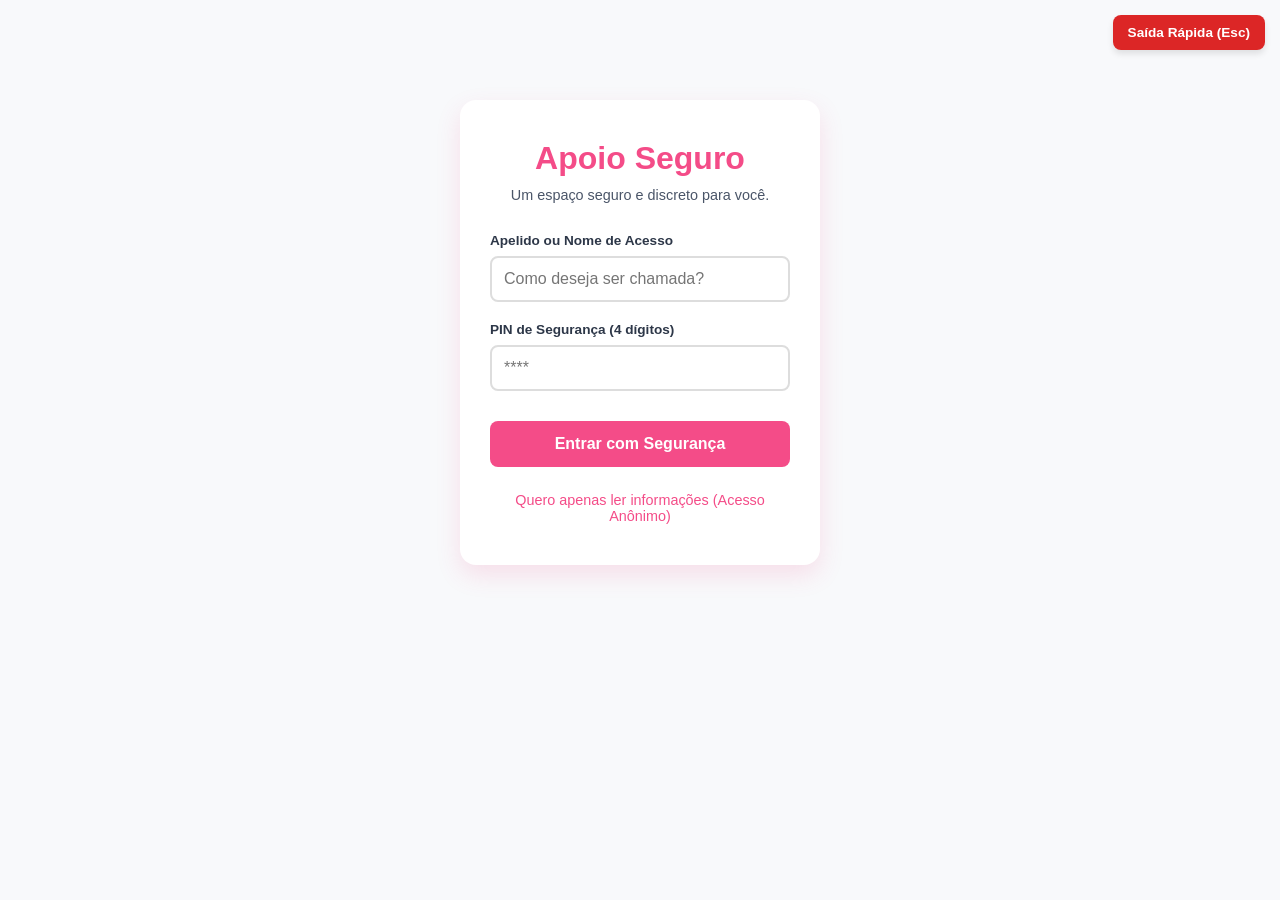
==== AplicativoTechGirls/index.html @ 57d8e263 "Subindo pela primeira vez." ====
<!DOCTYPE html>
<html lang="pt-BR">

<head>
    <meta charset="UTF-8">
    <meta name="viewport" content="width=device-width, initial-scale=1.0">
    <title>Apoio Seguro</title>
    <link rel="stylesheet" href="style.css">
</head>

<body>
    <button id="quickExitBtn" class="quick-exit-btn" aria-label="Sair rapidamente do site">
        Saída Rápida (Esc)
    </button>

    <main class="login-container">
        <div class="login-card">
            <h1>Apoio Seguro</h1>
            <p>Um espaço seguro e discreto para você.</p>

            <form id="loginForm">
                <div class="input-group">
                    <label for="nickname">Apelido ou Nome de Acesso</label>
                    <input type="text" id="nickname" placeholder="Como deseja ser chamada?" required>
                </div>

                <div class="input-group">
                    <label for="pin">PIN de Segurança (4 dígitos)</label>
                    <input type="password" id="pin" placeholder="****" inputmode="numeric" maxlength="4" required>
                </div>

                <button type="submit" class="btn-primary">Entrar com Segurança</button>
            </form>

            <a href="#" class="guest-link">Quero apenas ler informações (Acesso Anônimo)</a>
        </div>
    </main>

    <script src="script.js"></script>
</body>

</html>
---- AplicativoTechGirls/style.css ----
/* ==========================================================
   VARIÁVEIS GLOBAIS E PALETA DE CORES
========================================================== */

:root {
    --bg-color: #f8f9fb;
    --card-bg: #ffffff;
    --primary-color: #f44c88;
    --primary-dark: #d81b60;
    --header-purple: #9a2b9e;
    --text-main: #2d3748;
    --text-muted: #4a5568;
    --danger-color: #dc2626;
    --danger-hover: #b91c1c;
    /* Cores dos Ícones e Bordas */
    --icon-pink: #ec4899;
    --icon-purple: #9333ea;
    --icon-red: #dc2626;
    --icon-orange: #f97316;
    --icon-light-pink: #f472b6;
    --icon-grey: #9ca3af;
}

* {
    margin: 0;
    padding: 0;
    box-sizing: border-box;
    font-family: 'Segoe UI', Tahoma, Geneva, Verdana, sans-serif;
}

body {
    background-color: var(--bg-color);
    display: flex;
    flex-direction: column;
    align-items: center;
    min-height: 100vh;
}


/* ==========================================================
   BOTÃO DE SAÍDA RÁPIDA (GLOBAL)
========================================================== */

.quick-exit-btn {
    position: fixed;
    top: 15px;
    right: 15px;
    background-color: var(--danger-color);
    color: white;
    border: none;
    padding: 10px 15px;
    border-radius: 8px;
    font-size: 0.85rem;
    font-weight: bold;
    cursor: pointer;
    box-shadow: 0 4px 6px rgba(0, 0, 0, 0.1);
    z-index: 1000;
}

.quick-exit-btn:hover {
    background-color: var(--danger-hover);
}


/* ==========================================================
   TELA DE LOGIN (index.html)
========================================================== */

.login-container {
    width: 100%;
    max-width: 400px;
    margin-top: 80px;
    padding: 20px;
}

.login-card {
    background-color: var(--card-bg);
    padding: 40px 30px;
    border-radius: 16px;
    box-shadow: 0 10px 25px rgba(244, 76, 136, 0.15);
    text-align: center;
}

.login-card h1 {
    color: var(--primary-color);
    margin-bottom: 10px;
}

.login-card p {
    color: var(--text-muted);
    font-size: 0.9rem;
    margin-bottom: 30px;
}

.input-group {
    text-align: left;
    margin-bottom: 20px;
}

.input-group label {
    display: block;
    color: var(--text-main);
    font-size: 0.85rem;
    font-weight: 600;
    margin-bottom: 8px;
}

.input-group input {
    width: 100%;
    padding: 12px;
    border: 2px solid #ddd;
    border-radius: 8px;
    font-size: 1rem;
}

.input-group input:focus {
    outline: none;
    border-color: var(--primary-color);
}

.btn-primary {
    width: 100%;
    padding: 14px;
    background-color: var(--primary-color);
    color: white;
    border: none;
    border-radius: 8px;
    font-size: 1rem;
    font-weight: bold;
    cursor: pointer;
    margin-top: 10px;
}

.guest-link {
    display: inline-block;
    margin-top: 25px;
    color: var(--primary-color);
    text-decoration: none;
    font-size: 0.9rem;
    font-weight: 500;
}


/* ==========================================================
   ESTRUTURA BASE DO APLICATIVO (Telas Internas)
========================================================== */

.app-body {
    background-color: #eaeef3;
    padding: 20px;
}

.app-container {
    width: 100%;
    max-width: 900px;
    background-color: #ffffff;
    min-height: calc(100vh - 40px);
    box-shadow: 0 10px 30px rgba(0, 0, 0, 0.08);
    border-radius: 20px;
    position: relative;
    padding-bottom: 40px;
    overflow: hidden;
}


/* Modificadores de Fundo */

.bg-light-pink-container {
    background-color: #fdf2f8;
}

.bg-light-orange-container {
    background-color: #fff7ed;
}

.bg-light-red-container {
    background-color: #fef2f2;
}

.no-padding-bottom {
    padding-bottom: 0;
}


/* ==========================================================
   CABEÇALHOS (HEADERS)
========================================================== */

.app-header {
    background-color: var(--primary-color);
    color: white;
    padding: 50px 40px 60px 40px;
}

.header-content {
    display: flex;
    justify-content: space-between;
    align-items: center;
}

.header-content h2 {
    font-size: 1.8rem;
    font-weight: 700;
}

.btn-sobre-nos {
    background-color: transparent;
    color: white;
    border: 2px solid white;
    padding: 10px 24px;
    border-radius: 25px;
    font-size: 1rem;
    font-weight: 600;
    cursor: pointer;
    transition: all 0.3s ease;
}

.btn-sobre-nos:hover {
    background-color: white;
    color: var(--primary-color);
}


/* Headers Específicos */

.header-simples {
    padding: 30px 40px 50px 40px;
}

.header-roxa {
    background-color: var(--header-purple);
    padding: 30px 40px;
}

.header-laranja {
    background-color: var(--icon-orange);
    padding: 30px 40px;
}

.header-ligar {
    background-color: var(--icon-light-pink);
    padding: 30px 40px;
}

.header-panico {
    background-color: #ce3030;
    padding: 30px 40px;
}

.header-emergencia {
    background-color: #b91c1c;
    padding: 30px 40px;
}

.header-cinza {
    background-color: var(--icon-grey);
    padding: 30px 40px;
    transition: background-color 0.5s ease;
}

.header-title-row {
    display: flex;
    align-items: center;
}

.btn-voltar-icon {
    color: white;
    font-size: 1.4rem;
    text-decoration: none;
    margin-right: 20px;
    transition: opacity 0.2s;
}

.btn-voltar-icon:hover {
    opacity: 0.8;
}

.header-title-row h2 {
    font-size: 1.4rem;
    font-weight: 700;
}


/* ==========================================================
   BARRAS DE PESQUISA
========================================================== */

.search-container {
    margin-top: -25px;
    padding: 0 40px;
}

.search-bar {
    background-color: var(--primary-dark);
    display: flex;
    align-items: center;
    padding: 15px 25px;
    border-radius: 30px;
    color: white;
    box-shadow: 0 4px 10px rgba(216, 27, 96, 0.3);
}

.search-bar i {
    font-size: 1.2rem;
    margin-right: 15px;
    color: #ffd6e4;
}

.search-bar input {
    background: none;
    border: none;
    color: white;
    width: 100%;
    font-size: 1.1rem;
}

.search-bar input::placeholder {
    color: #ffd6e4;
}

.search-bar input:focus {
    outline: none;
}

.search-container-dic {
    margin-top: -25px;
    padding: 0 40px;
}

.search-bar-white {
    background-color: #ffffff;
    display: flex;
    align-items: center;
    padding: 15px 25px;
    border-radius: 30px;
    box-shadow: 0 4px 15px rgba(244, 76, 136, 0.15);
}

.text-pink {
    color: var(--primary-color);
    font-size: 1.2rem;
    margin-right: 15px;
}

.search-bar-white input {
    background: none;
    border: none;
    color: var(--text-main);
    width: 100%;
    font-size: 1.1rem;
}

.search-bar-white input::placeholder {
    color: #9ca3af;
}

.search-bar-white input:focus {
    outline: none;
}


/* ==========================================================
   GRID DO DASHBOARD PRINCIPAL
========================================================== */

.grid-menu {
    display: grid;
    grid-template-columns: repeat(6, 1fr);
    gap: 20px;
    padding: 50px 40px;
}

.menu-item {
    background: none;
    border: none;
    display: flex;
    flex-direction: column;
    align-items: center;
    cursor: pointer;
    transition: transform 0.2s;
}

.menu-item:hover {
    transform: translateY(-5px);
}

.icon-circle {
    width: 80px;
    height: 80px;
    border-radius: 50%;
    display: flex;
    justify-content: center;
    align-items: center;
    color: white;
    font-size: 2rem;
    margin-bottom: 15px;
    box-shadow: 0 6px 15px rgba(0, 0, 0, 0.1);
}


/* Cores dos Ícones */

.bg-pink {
    background-color: var(--icon-pink);
}

.bg-purple {
    background-color: var(--icon-purple);
}

.bg-red {
    background-color: var(--icon-red);
}

.bg-orange {
    background-color: var(--icon-orange);
}

.bg-light-pink {
    background-color: var(--icon-light-pink);
}

.bg-grey {
    background-color: var(--icon-grey);
}

.bg-green {
    background-color: #16a34a;
}

.bg-dark {
    background-color: #1f2937;
}

.menu-item span {
    font-size: 1rem;
    color: var(--text-main);
    font-weight: 600;
}

.text-red {
    color: var(--danger-color) !important;
}


/* ==========================================================
   REDE DE APOIO (DASHBOARD)
========================================================== */

.support-network {
    padding: 0 40px;
}

.support-header {
    display: flex;
    justify-content: space-between;
    align-items: flex-end;
    margin-bottom: 20px;
}

.support-header .subtitle {
    font-size: 0.9rem;
    color: var(--text-muted);
    font-weight: 600;
}

.support-header h3 {
    color: var(--primary-color);
    font-size: 1.4rem;
}

.see-all {
    font-size: 1rem;
    color: var(--primary-color);
    text-decoration: none;
    font-weight: 600;
}

.cards-desktop-grid {
    display: grid;
    grid-template-columns: repeat(2, 1fr);
    gap: 25px;
}

.support-card {
    height: 220px;
    border-radius: 16px;
    padding: 25px;
    display: flex;
    align-items: flex-end;
    color: white;
    transition: transform 0.2s;
    cursor: pointer;
}

.support-card:hover {
    transform: scale(1.02);
}


/* Cartões com as imagens dinâmicas e gradientes */

.card-deam {
    background: linear-gradient(to bottom, rgba(0, 0, 0, 0.1), rgba(190, 24, 93, 0.9)), url('https://images.unsplash.com/photo-1584852952875-1011885b1a37?q=80&w=600&auto=format&fit=crop');
    background-size: cover;
    background-position: center;
}

.card-defensoria {
    background: linear-gradient(to bottom, rgba(0, 0, 0, 0.1), rgba(107, 33, 168, 0.9)), url('https://images.unsplash.com/photo-1505664194779-8beaceb93744?q=80&w=600&auto=format&fit=crop');
    background-size: cover;
    background-position: center;
}

.card-content {
    width: 100%;
}

.card-content h4 {
    font-size: 1.3rem;
    margin-bottom: 8px;
}

.card-info {
    display: flex;
    justify-content: space-between;
    align-items: center;
    font-size: 0.9rem;
    font-weight: 500;
}


/* ==========================================================
   TELA DICIONÁRIO JURÍDICO
========================================================== */

.dicionario-lista {
    padding: 40px;
    display: flex;
    flex-direction: column;
    gap: 20px;
}

.dic-card {
    background-color: var(--card-bg);
    padding: 25px;
    border-radius: 12px;
    box-shadow: 0 4px 15px rgba(0, 0, 0, 0.04);
    border-left: 6px solid #ddd;
    transition: transform 0.2s;
}

.dic-card:hover {
    transform: translateY(-2px);
    box-shadow: 0 6px 20px rgba(0, 0, 0, 0.08);
}

.dic-title {
    color: var(--text-main);
    font-size: 1.2rem;
    font-weight: 700;
    margin-bottom: 10px;
}

.dic-desc {
    color: var(--text-muted);
    font-size: 1rem;
    line-height: 1.5;
}

.border-pink {
    border-left-color: var(--icon-pink);
}

.border-purple {
    border-left-color: var(--icon-purple);
}

.border-orange {
    border-left-color: var(--icon-orange);
}

.border-red {
    border-left-color: var(--icon-red);
}

.border-light-pink {
    border-left-color: var(--icon-light-pink);
}

.border-grey {
    border-left-color: var(--icon-grey);
}


/* ==========================================================
   TELA APOIO PERTO (MAPA E LISTA)
========================================================== */

.mapa-container {
    height: 300px;
    background-color: #e5e5f7;
    background-image: url('https://images.unsplash.com/photo-1524661135-423995f22d0b?q=80&w=1000&auto=format&fit=crop');
    background-size: cover;
    background-position: center;
    display: flex;
    justify-content: center;
    align-items: center;
    position: relative;
    z-index: 1;
}

.mapa-container::before {
    content: '';
    position: absolute;
    top: 0;
    left: 0;
    width: 100%;
    height: 100%;
    background-color: rgba(255, 255, 255, 0.4);
    z-index: -1;
}

.badge-buscando {
    background-color: white;
    padding: 12px 25px;
    border-radius: 30px;
    color: var(--header-purple);
    font-weight: 700;
    font-size: 1.1rem;
    box-shadow: 0 5px 15px rgba(0, 0, 0, 0.15);
    display: flex;
    align-items: center;
    gap: 10px;
    transition: color 0.3s;
}

.bottom-sheet {
    background-color: #ffffff;
    border-radius: 35px 35px 0 0;
    margin-top: -30px;
    position: relative;
    z-index: 2;
    padding: 40px;
    min-height: calc(100vh - 430px);
}

.sheet-title {
    color: var(--text-main);
    font-size: 1.5rem;
    font-weight: 800;
    margin-bottom: 25px;
}

.lista-locais {
    display: flex;
    flex-direction: column;
    gap: 15px;
}

.local-card {
    display: flex;
    align-items: center;
    padding: 20px;
    border: 1px solid #f3f4f6;
    border-radius: 16px;
    background-color: white;
    box-shadow: 0 4px 10px rgba(0, 0, 0, 0.02);
    cursor: pointer;
    transition: background-color 0.2s;
}

.local-card:hover {
    background-color: #fcfcfc;
}

.local-icon-box {
    width: 50px;
    height: 50px;
    border-radius: 50%;
    background-color: #fce7f3;
    color: var(--primary-color);
    display: flex;
    justify-content: center;
    align-items: center;
    font-size: 1.3rem;
}

.local-info {
    margin-left: 20px;
}

.local-info h4 {
    color: var(--text-main);
    font-size: 1.1rem;
    font-weight: 700;
    margin-bottom: 5px;
}

.local-info p {
    color: var(--text-muted);
    font-size: 0.9rem;
}

.chevron-icon {
    margin-left: auto;
    color: #9ca3af;
    font-size: 1.2rem;
}


/* ==========================================================
   TELA DE EMERGÊNCIA / BOTÃO DE PÂNICO
========================================================== */

.panico-content {
    padding: 50px 40px;
    display: flex;
    flex-direction: column;
    align-items: center;
    text-align: center;
    min-height: 60vh;
    justify-content: center;
}

.sos-center-wrapper {
    margin-bottom: 40px;
}


/* O Botão Limpo (Design Focado) */

.btn-pedir-ajuda {
    width: 250px;
    height: 250px;
    border-radius: 50%;
    background-color: #e58b8b;
    color: white;
    border: none;
    display: flex;
    flex-direction: column;
    justify-content: center;
    align-items: center;
    cursor: pointer;
    box-shadow: 0 0 50px rgba(229, 139, 139, 0.5);
    transition: all 0.3s ease;
}

.btn-pedir-ajuda i {
    font-size: 4rem;
    margin-bottom: 10px;
}

.btn-pedir-ajuda span {
    font-size: 1.5rem;
    font-weight: 800;
    letter-spacing: 0.5px;
}

.btn-pedir-ajuda:active {
    transform: scale(0.95);
}

.btn-pedir-ajuda.enviando {
    background-color: #f59e0b;
    box-shadow: 0 0 50px rgba(245, 158, 11, 0.5);
}

.btn-pedir-ajuda.enviado {
    background-color: #10b981;
    box-shadow: 0 0 50px rgba(16, 185, 129, 0.5);
}

.panico-descricao {
    color: var(--text-muted);
    font-size: 1.1rem;
    font-weight: 600;
    line-height: 1.5;
    max-width: 320px;
    margin-bottom: 40px;
}

.btn-configurar-contatos {
    background: none;
    border: none;
    color: #ce3030;
    font-size: 1.2rem;
    font-weight: 800;
    text-decoration: underline;
    cursor: pointer;
    transition: opacity 0.2s;
}

.btn-configurar-contatos:hover {
    opacity: 0.8;
}


/* ==========================================================
   TELA CONFIGURAR CONTATOS
========================================================== */

.contatos-content {
    padding: 40px;
}

.form-contato {
    display: flex;
    flex-direction: column;
    gap: 15px;
    background-color: white;
    padding: 25px 20px;
    border-radius: 16px;
    box-shadow: 0 5px 15px rgba(0, 0, 0, 0.03);
}

.input-wrapper {
    position: relative;
    display: flex;
    align-items: center;
}

.input-wrapper i {
    position: absolute;
    left: 15px;
    color: #f472b6;
    font-size: 1.1rem;
}

.input-contato {
    width: 100%;
    padding: 15px 15px 15px 45px;
    border: 2px solid #fce7f3;
    border-radius: 12px;
    font-size: 1rem;
    color: var(--text-main);
    transition: border-color 0.3s;
}

.input-contato:focus {
    outline: none;
    border-color: #ec4899;
}

.input-contato::placeholder {
    color: #9ca3af;
}

.btn-adicionar {
    background-color: #ce3030;
    color: white;
    border: none;
    padding: 15px;
    border-radius: 12px;
    font-size: 1.05rem;
    font-weight: bold;
    cursor: pointer;
    transition: background-color 0.2s;
    margin-top: 5px;
}

.btn-adicionar:hover {
    background-color: #b91c1c;
}

.lista-contatos {
    display: flex;
    flex-direction: column;
    gap: 12px;
}

.contato-card {
    background: white;
    padding: 15px 20px;
    border-radius: 12px;
    display: flex;
    justify-content: space-between;
    align-items: center;
    box-shadow: 0 4px 10px rgba(0, 0, 0, 0.03);
    border-left: 5px solid #ce3030;
    transition: transform 0.2s;
}

.contato-card:hover {
    transform: translateX(5px);
}

.contato-info h4 {
    margin-bottom: 3px;
    color: var(--text-main);
    font-size: 1.1rem;
}

.contato-info p {
    font-size: 0.9rem;
    color: var(--text-muted);
}

.btn-remover {
    background: #fee2e2;
    width: 40px;
    height: 40px;
    border-radius: 50%;
    border: none;
    color: #dc2626;
    font-size: 1.1rem;
    cursor: pointer;
    display: flex;
    justify-content: center;
    align-items: center;
    transition: all 0.2s;
}

.btn-remover:hover {
    background: #fca5a5;
    color: white;
}


/* ==========================================================
   TELA GUIA SEGURO (Accordion)
========================================================== */

.guia-content {
    padding: 30px 40px;
}

.guia-lista {
    display: flex;
    flex-direction: column;
    gap: 15px;
}

.guia-card {
    background-color: white;
    border-radius: 16px;
    box-shadow: 0 4px 15px rgba(0, 0, 0, 0.03);
    overflow: hidden;
    transition: all 0.3s;
}

.guia-card-header {
    width: 100%;
    background: none;
    border: none;
    display: flex;
    align-items: center;
    padding: 20px;
    cursor: pointer;
    text-align: left;
}

.guia-icon {
    width: 45px;
    height: 45px;
    border-radius: 50%;
    display: flex;
    justify-content: center;
    align-items: center;
    color: white;
    font-size: 1.2rem;
    margin-right: 15px;
    flex-shrink: 0;
}

.guia-card-header h3 {
    color: var(--text-main);
    font-size: 1.1rem;
    font-weight: 700;
    flex-grow: 1;
    margin-right: 10px;
}

.guia-card-header .seta {
    color: var(--text-muted);
    transition: transform 0.3s ease;
}

.guia-card-body {
    max-height: 0;
    overflow: hidden;
    transition: max-height 0.3s ease-out;
    background-color: #fafafa;
    border-top: 1px solid #f3f4f6;
}

.guia-card-body p,
.guia-card-body ul,
.guia-card-body ol {
    padding: 20px;
    color: var(--text-muted);
    line-height: 1.6;
    font-size: 0.95rem;
    margin: 0;
}

.guia-card-body ul,
.guia-card-body ol {
    padding-top: 0;
    padding-left: 40px;
}

.guia-card-body li {
    margin-bottom: 10px;
}

.guia-card-body li strong {
    color: var(--text-main);
}

.guia-card.active {
    box-shadow: 0 6px 20px rgba(0, 0, 0, 0.08);
}


/* ==========================================================
   TELA LIGAR 180
========================================================== */

.ligar-content {
    padding: 40px 20px;
    display: flex;
    justify-content: center;
}

.ligar-card {
    background-color: white;
    width: 100%;
    max-width: 400px;
    border-radius: 20px;
    padding: 40px 30px;
    text-align: center;
    box-shadow: 0 10px 25px rgba(244, 114, 182, 0.15);
    display: flex;
    flex-direction: column;
    align-items: center;
}

.ligar-icon-wrapper {
    width: 80px;
    height: 80px;
    background-color: #fdf2f8;
    color: var(--icon-light-pink);
    border-radius: 50%;
    display: flex;
    justify-content: center;
    align-items: center;
    font-size: 2.5rem;
    margin-bottom: 20px;
}

.ligar-card h3 {
    color: var(--text-main);
    font-size: 1.4rem;
    margin-bottom: 30px;
}

.ligar-info-texto {
    text-align: left;
    margin-bottom: 30px;
}

.ligar-info-texto p {
    color: var(--text-muted);
    font-size: 0.95rem;
    line-height: 1.5;
    margin-bottom: 15px;
    display: flex;
    align-items: flex-start;
}

.ligar-info-texto i {
    color: #10b981;
    margin-right: 10px;
    margin-top: 4px;
}

.alerta-190 {
    background-color: #fef2f2;
    border-left: 4px solid #ef4444;
    padding: 15px;
    border-radius: 8px;
    display: flex;
    align-items: center;
    text-align: left;
    margin-bottom: 30px;
}

.alerta-190 i {
    color: #ef4444;
    font-size: 1.5rem;
    margin-right: 15px;
}

.alerta-190 span {
    color: #991b1b;
    font-size: 0.85rem;
    line-height: 1.4;
}

.btn-call-180 {
    display: flex;
    justify-content: center;
    align-items: center;
    background-color: var(--icon-light-pink);
    color: white;
    text-decoration: none;
    padding: 18px 20px;
    width: 100%;
    border-radius: 30px;
    font-size: 1.1rem;
    font-weight: 700;
    box-shadow: 0 8px 20px rgba(244, 114, 182, 0.3);
    transition: transform 0.2s, background-color 0.2s;
}

.btn-call-180 i {
    margin-right: 10px;
    font-size: 1.2rem;
}

.btn-call-180:hover {
    transform: translateY(-3px);
    background-color: #db2777;
}


/* ==========================================================
   TELA MAIS OPÇÕES E PERFIL
========================================================== */

.mais-content {
    padding: 40px;
}

.perfil-card {
    display: flex;
    align-items: center;
    background-color: white;
    padding: 25px;
    border-radius: 16px;
    box-shadow: 0 4px 15px rgba(0, 0, 0, 0.03);
    margin-bottom: 30px;
}

.perfil-avatar {
    width: 60px;
    height: 60px;
    background-color: #f3f4f6;
    color: var(--icon-grey);
    border-radius: 50%;
    display: flex;
    justify-content: center;
    align-items: center;
    font-size: 1.8rem;
    margin-right: 20px;
}

.perfil-info {
    flex-grow: 1;
}

.perfil-info h3 {
    color: var(--text-main);
    font-size: 1.2rem;
    margin-bottom: 5px;
}

.perfil-info p {
    color: var(--text-muted);
    font-size: 0.9rem;
}

.btn-editar-perfil {
    background: none;
    border: none;
    color: var(--primary-color);
    font-size: 1.2rem;
    cursor: pointer;
    transition: color 0.2s;
}

.btn-editar-perfil:hover {
    color: var(--primary-dark);
}

.opcoes-lista {
    display: flex;
    flex-direction: column;
    gap: 15px;
}

.opcao-item {
    display: flex;
    align-items: center;
    background-color: white;
    padding: 20px;
    border-radius: 16px;
    box-shadow: 0 4px 10px rgba(0, 0, 0, 0.02);
    border: none;
    width: 100%;
    text-align: left;
}

.btn-opcao {
    cursor: pointer;
    transition: transform 0.2s, background-color 0.2s;
}

.btn-opcao:hover {
    transform: translateY(-2px);
    background-color: #fafafa;
}

.camuflagem-destaque {
    border: 2px solid #e5e7eb;
    background-color: #f9fafb;
}

.opcao-icone {
    width: 45px;
    height: 45px;
    border-radius: 12px;
    display: flex;
    justify-content: center;
    align-items: center;
    color: white;
    font-size: 1.2rem;
    margin-right: 15px;
    flex-shrink: 0;
}

.opcao-texto {
    flex-grow: 1;
    margin-right: 15px;
}

.opcao-texto h4 {
    color: var(--text-main);
    font-size: 1.05rem;
    margin-bottom: 3px;
}

.opcao-texto p {
    color: var(--text-muted);
    font-size: 0.85rem;
    line-height: 1.3;
}

.opcao-item .seta {
    color: #9ca3af;
    font-size: 1.1rem;
}


/* Botão Toggle da Camuflagem */

.toggle-switch {
    position: relative;
    display: inline-block;
    width: 50px;
    height: 28px;
    flex-shrink: 0;
}

.toggle-switch input {
    opacity: 0;
    width: 0;
    height: 0;
}

.slider {
    position: absolute;
    cursor: pointer;
    top: 0;
    left: 0;
    right: 0;
    bottom: 0;
    background-color: #ccc;
    transition: .4s;
}

.slider:before {
    position: absolute;
    content: "";
    height: 20px;
    width: 20px;
    left: 4px;
    bottom: 4px;
    background-color: white;
    transition: .4s;
}

input:checked+.slider {
    background-color: var(--primary-color);
}

input:focus+.slider {
    box-shadow: 0 0 1px var(--primary-color);
}

input:checked+.slider:before {
    transform: translateX(22px);
}

.slider.round {
    border-radius: 34px;
}

.slider.round:before {
    border-radius: 50%;
}


/* Divisor Horizontal (Genérico) */

.divisor {
    border: 0;
    height: 1px;
    background: #e5e7eb;
    margin: 30px 0;
}
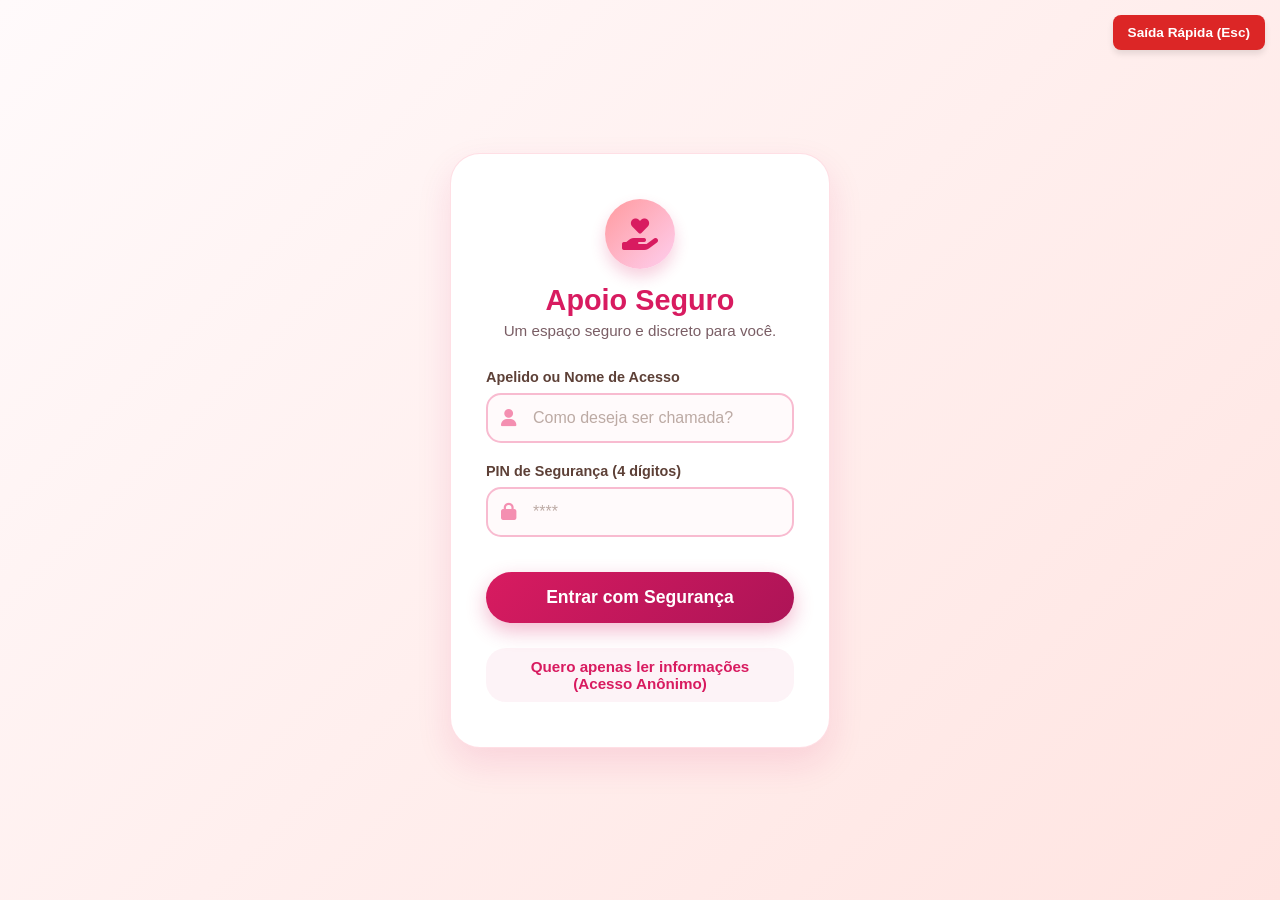
==== commit 804f4f78: "Atualização do Código - 26/03/26" ====
--- a/AplicativoTechGirls/index.html
+++ b/AplicativoTechGirls/index.html
@@ -4,35 +4,49 @@
 <head>
     <meta charset="UTF-8">
     <meta name="viewport" content="width=device-width, initial-scale=1.0">
-    <title>Apoio Seguro</title>
-    <link rel="stylesheet" href="style.css">
+    <title>Apoio Seguro - Entrada</title>
+
+    <link rel="stylesheet" href="https://cdnjs.cloudflare.com/ajax/libs/font-awesome/6.4.0/css/all.min.css">
+
+    <link rel="stylesheet" href="CSS_paste/global.css">
+    <link rel="stylesheet" href="CSS_paste/index.css">
 </head>
 
-<body>
+<body class="login-body">
     <button id="quickExitBtn" class="quick-exit-btn" aria-label="Sair rapidamente do site">
         Saída Rápida (Esc)
     </button>
 
     <main class="login-container">
         <div class="login-card">
+            <div class="logo-icon">
+                <i class="fa-solid fa-hand-holding-heart"></i>
+            </div>
+
             <h1>Apoio Seguro</h1>
             <p>Um espaço seguro e discreto para você.</p>
 
             <form id="loginForm">
                 <div class="input-group">
                     <label for="nickname">Apelido ou Nome de Acesso</label>
-                    <input type="text" id="nickname" placeholder="Como deseja ser chamada?" required>
+                    <div class="input-wrapper">
+                        <i class="fa-solid fa-user input-icon"></i>
+                        <input type="text" id="nickname" placeholder="Como deseja ser chamada?" required>
+                    </div>
                 </div>
 
                 <div class="input-group">
                     <label for="pin">PIN de Segurança (4 dígitos)</label>
-                    <input type="password" id="pin" placeholder="****" inputmode="numeric" maxlength="4" required>
+                    <div class="input-wrapper">
+                        <i class="fa-solid fa-lock input-icon"></i>
+                        <input type="password" id="pin" placeholder="****" inputmode="numeric" maxlength="4" required>
+                    </div>
                 </div>
 
                 <button type="submit" class="btn-primary">Entrar com Segurança</button>
             </form>
 
-            <a href="#" class="guest-link">Quero apenas ler informações (Acesso Anônimo)</a>
+            <a href="dashboard.html" class="guest-link">Quero apenas ler informações (Acesso Anônimo)</a>
         </div>
     </main>
 
--- a/AplicativoTechGirls/CSS_paste/global.css
+++ b/AplicativoTechGirls/CSS_paste/global.css
@@ -0,0 +1,239 @@
+/* ==========================================================
+   VARIÁVEIS GLOBAIS E PALETA DE CORES
+========================================================== */
+
+:root {
+    --bg-color: #f8f9fb;
+    --card-bg: #ffffff;
+    --primary-color: #f44c88;
+    --primary-dark: #d81b60;
+    --header-purple: #9a2b9e;
+    --text-main: #2d3748;
+    --text-muted: #4a5568;
+    --danger-color: #dc2626;
+    --danger-hover: #b91c1c;
+    /* Cores dos Ícones e Bordas */
+    --icon-pink: #ec4899;
+    --icon-purple: #9333ea;
+    --icon-red: #dc2626;
+    --icon-orange: #f97316;
+    --icon-light-pink: #f472b6;
+    --icon-grey: #9ca3af;
+}
+
+
+/* ==========================================================
+   RESET E CONFIGURAÇÕES BÁSICAS
+========================================================== */
+
+* {
+    margin: 0;
+    padding: 0;
+    box-sizing: border-box;
+    font-family: 'Segoe UI', Tahoma, Geneva, Verdana, sans-serif;
+}
+
+body {
+    background-color: var(--bg-color);
+    display: flex;
+    flex-direction: column;
+    align-items: center;
+    min-height: 100vh;
+}
+
+
+/* ==========================================================
+   BOTÃO DE SAÍDA RÁPIDA (Presente em todas as telas)
+========================================================== */
+
+.quick-exit-btn {
+    position: fixed;
+    top: 15px;
+    right: 15px;
+    background-color: var(--danger-color);
+    color: white;
+    border: none;
+    padding: 10px 15px;
+    border-radius: 8px;
+    font-size: 0.85rem;
+    font-weight: bold;
+    cursor: pointer;
+    box-shadow: 0 4px 6px rgba(0, 0, 0, 0.1);
+    z-index: 1000;
+}
+
+.quick-exit-btn:hover {
+    background-color: var(--danger-hover);
+}
+
+
+/* ==========================================================
+   ESTRUTURA BASE DO APLICATIVO (Telas Internas)
+========================================================== */
+
+.app-body {
+    background-color: #eaeef3;
+    padding: 20px;
+}
+
+.app-container {
+    width: 100%;
+    max-width: 900px;
+    background-color: #ffffff;
+    min-height: calc(100vh - 40px);
+    box-shadow: 0 10px 30px rgba(0, 0, 0, 0.08);
+    border-radius: 20px;
+    position: relative;
+    padding-bottom: 40px;
+    overflow: hidden;
+}
+
+
+/* Utilitários de Fundo (Usados em várias telas) */
+
+.bg-light-pink-container {
+    background-color: #fdf2f8;
+}
+
+.bg-light-orange-container {
+    background-color: #fff7ed;
+}
+
+.bg-light-red-container {
+    background-color: #fef2f2;
+}
+
+.no-padding-bottom {
+    padding-bottom: 0;
+}
+
+
+/* ==========================================================
+   CABEÇALHOS (HEADERS) PADRÕES E CORES
+========================================================== */
+
+.app-header {
+    background-color: var(--primary-color);
+    color: white;
+    padding: 50px 40px 60px 40px;
+}
+
+.header-content {
+    display: flex;
+    justify-content: space-between;
+    align-items: center;
+}
+
+.header-content h2 {
+    font-size: 1.8rem;
+    font-weight: 700;
+}
+
+.header-simples {
+    padding: 30px 40px 50px 40px;
+}
+
+.header-roxa {
+    background-color: var(--header-purple);
+    padding: 30px 40px;
+}
+
+.header-laranja {
+    background-color: var(--icon-orange);
+    padding: 30px 40px;
+}
+
+.header-ligar {
+    background-color: var(--icon-light-pink);
+    padding: 30px 40px;
+}
+
+.header-panico {
+    background-color: #ce3030;
+    padding: 30px 40px;
+}
+
+.header-emergencia {
+    background-color: #b91c1c;
+    padding: 30px 40px;
+}
+
+.header-cinza {
+    background-color: var(--icon-grey);
+    padding: 30px 40px;
+    transition: background-color 0.5s ease;
+}
+
+.header-title-row {
+    display: flex;
+    align-items: center;
+}
+
+.btn-voltar-icon {
+    color: white;
+    font-size: 1.4rem;
+    text-decoration: none;
+    margin-right: 20px;
+    transition: opacity 0.2s;
+}
+
+.btn-voltar-icon:hover {
+    opacity: 0.8;
+}
+
+.header-title-row h2 {
+    font-size: 1.4rem;
+    font-weight: 700;
+}
+
+
+/* ==========================================================
+   UTILITÁRIOS GERAIS
+========================================================== */
+
+
+/* Divisor Horizontal */
+
+.divisor {
+    border: 0;
+    height: 1px;
+    background: #e5e7eb;
+    margin: 30px 0;
+}
+
+
+/* ==========================================================
+   CORES DE FUNDO DOS ÍCONES (Classes Utilitárias)
+========================================================== */
+
+.bg-pink {
+    background-color: var(--icon-pink);
+}
+
+.bg-purple {
+    background-color: var(--icon-purple);
+}
+
+.bg-red {
+    background-color: var(--icon-red);
+}
+
+.bg-orange {
+    background-color: var(--icon-orange);
+}
+
+.bg-light-pink {
+    background-color: var(--icon-light-pink);
+}
+
+.bg-grey {
+    background-color: var(--icon-grey);
+}
+
+.bg-green {
+    background-color: #16a34a;
+}
+
+.bg-dark {
+    background-color: #1f2937;
+}
--- a/AplicativoTechGirls/CSS_paste/index.css
+++ b/AplicativoTechGirls/CSS_paste/index.css
@@ -0,0 +1,204 @@
+/* ==========================================================
+   TELA DE LOGIN (index.html)
+========================================================== */
+
+
+/* Fundo da tela ocupando 100% da altura e centralizando o card */
+
+.login-body {
+    margin: 0;
+    padding: 0;
+    min-height: 100vh;
+    display: flex;
+    justify-content: center;
+    align-items: center;
+    background: linear-gradient(135deg, #fffafb 0%, #ffe4e1 100%);
+    font-family: 'Segoe UI', Tahoma, Geneva, Verdana, sans-serif;
+}
+
+.login-container {
+    width: 100%;
+    max-width: 420px;
+    padding: 20px;
+    display: flex;
+    justify-content: center;
+}
+
+
+/* Card Principal Modernizado */
+
+.login-card {
+    background-color: #ffffff;
+    width: 100%;
+    padding: 45px 35px;
+    border-radius: 30px;
+    /* Bordas bem redondas */
+    box-shadow: 0 15px 35px rgba(216, 27, 96, 0.12);
+    /* Sombra elegante */
+    border: 1px solid rgba(255, 192, 203, 0.5);
+    text-align: center;
+}
+
+
+/* Ícone do topo */
+
+.logo-icon {
+    width: 70px;
+    height: 70px;
+    background: linear-gradient(135deg, #ff9a9e 0%, #fecfef 100%);
+    color: #d81b60;
+    font-size: 2rem;
+    border-radius: 50%;
+    display: flex;
+    justify-content: center;
+    align-items: center;
+    margin: 0 auto 15px auto;
+    box-shadow: 0 8px 15px rgba(216, 27, 96, 0.2);
+}
+
+.login-card h1 {
+    color: #d81b60;
+    /* Rosa escuro */
+    font-size: 1.8rem;
+    margin-bottom: 5px;
+    font-weight: 700;
+}
+
+.login-card p {
+    color: #7a5e65;
+    /* Tom suave de marrom/rosa */
+    font-size: 0.95rem;
+    margin-bottom: 30px;
+}
+
+.input-group {
+    text-align: left;
+    margin-bottom: 20px;
+}
+
+.input-group label {
+    display: block;
+    color: #5d4037;
+    font-size: 0.9rem;
+    font-weight: 600;
+    margin-bottom: 8px;
+}
+
+
+/* Wrapper para colocar o ícone dentro do input */
+
+.input-wrapper {
+    position: relative;
+    display: flex;
+    align-items: center;
+}
+
+.input-icon {
+    position: absolute;
+    left: 15px;
+    color: #f48fb1;
+    /* Rosa claro para o ícone */
+    font-size: 1.1rem;
+}
+
+.input-wrapper input {
+    width: 100%;
+    padding: 14px 14px 14px 45px;
+    /* Espaço na esquerda para o ícone não sobrepor o texto */
+    border: 2px solid #f8bbd0;
+    border-radius: 15px;
+    font-size: 1rem;
+    background-color: #fffafb;
+    color: #4a4a4a;
+    transition: all 0.3s ease;
+}
+
+.input-wrapper input:focus {
+    outline: none;
+    border-color: #d81b60;
+    background-color: #ffffff;
+    box-shadow: 0 0 0 4px rgba(216, 27, 96, 0.1);
+    /* Efeito de brilho rosa ao focar */
+}
+
+.input-wrapper input::placeholder {
+    color: #bcaaa4;
+}
+
+
+/* Botão Principal */
+
+.btn-primary {
+    width: 100%;
+    padding: 15px;
+    background: linear-gradient(135deg, #d81b60 0%, #ad1457 100%);
+    color: white;
+    border: none;
+    border-radius: 30px;
+    /* Estilo pílula */
+    font-size: 1.1rem;
+    font-weight: bold;
+    cursor: pointer;
+    transition: transform 0.2s, box-shadow 0.2s;
+    margin-top: 15px;
+    box-shadow: 0 8px 20px rgba(216, 27, 96, 0.3);
+}
+
+.btn-primary:hover {
+    transform: translateY(-2px);
+    box-shadow: 0 10px 25px rgba(216, 27, 96, 0.4);
+}
+
+
+/* Link de Acesso Anônimo estilo "botão fantasma" */
+
+.guest-link {
+    display: inline-block;
+    margin-top: 25px;
+    color: #d81b60;
+    text-decoration: none;
+    font-size: 0.95rem;
+    font-weight: 600;
+    transition: all 0.2s;
+    padding: 10px 15px;
+    border-radius: 20px;
+    background-color: rgba(216, 27, 96, 0.05);
+    /* Fundo sutil */
+}
+
+.guest-link:hover {
+    background-color: rgba(216, 27, 96, 0.1);
+    text-decoration: none;
+}
+
+
+/* ==========================================================
+   MEDIA QUERIES (Responsividade)
+========================================================== */
+
+
+/* Ajustes para telas de celulares (até 480px de largura) */
+
+@media (max-width: 480px) {
+    .login-card {
+        padding: 35px 20px;
+        /* Reduz o espaço interno para caber melhor na tela */
+        border-radius: 24px;
+    }
+    .login-card h1 {
+        font-size: 1.6rem;
+    }
+    .logo-icon {
+        width: 60px;
+        height: 60px;
+        font-size: 1.5rem;
+    }
+    .btn-primary {
+        padding: 14px;
+        font-size: 1rem;
+    }
+    .guest-link {
+        font-size: 0.85rem;
+        /* Diminui a fonte para não quebrar linha à toa */
+    }
+}
